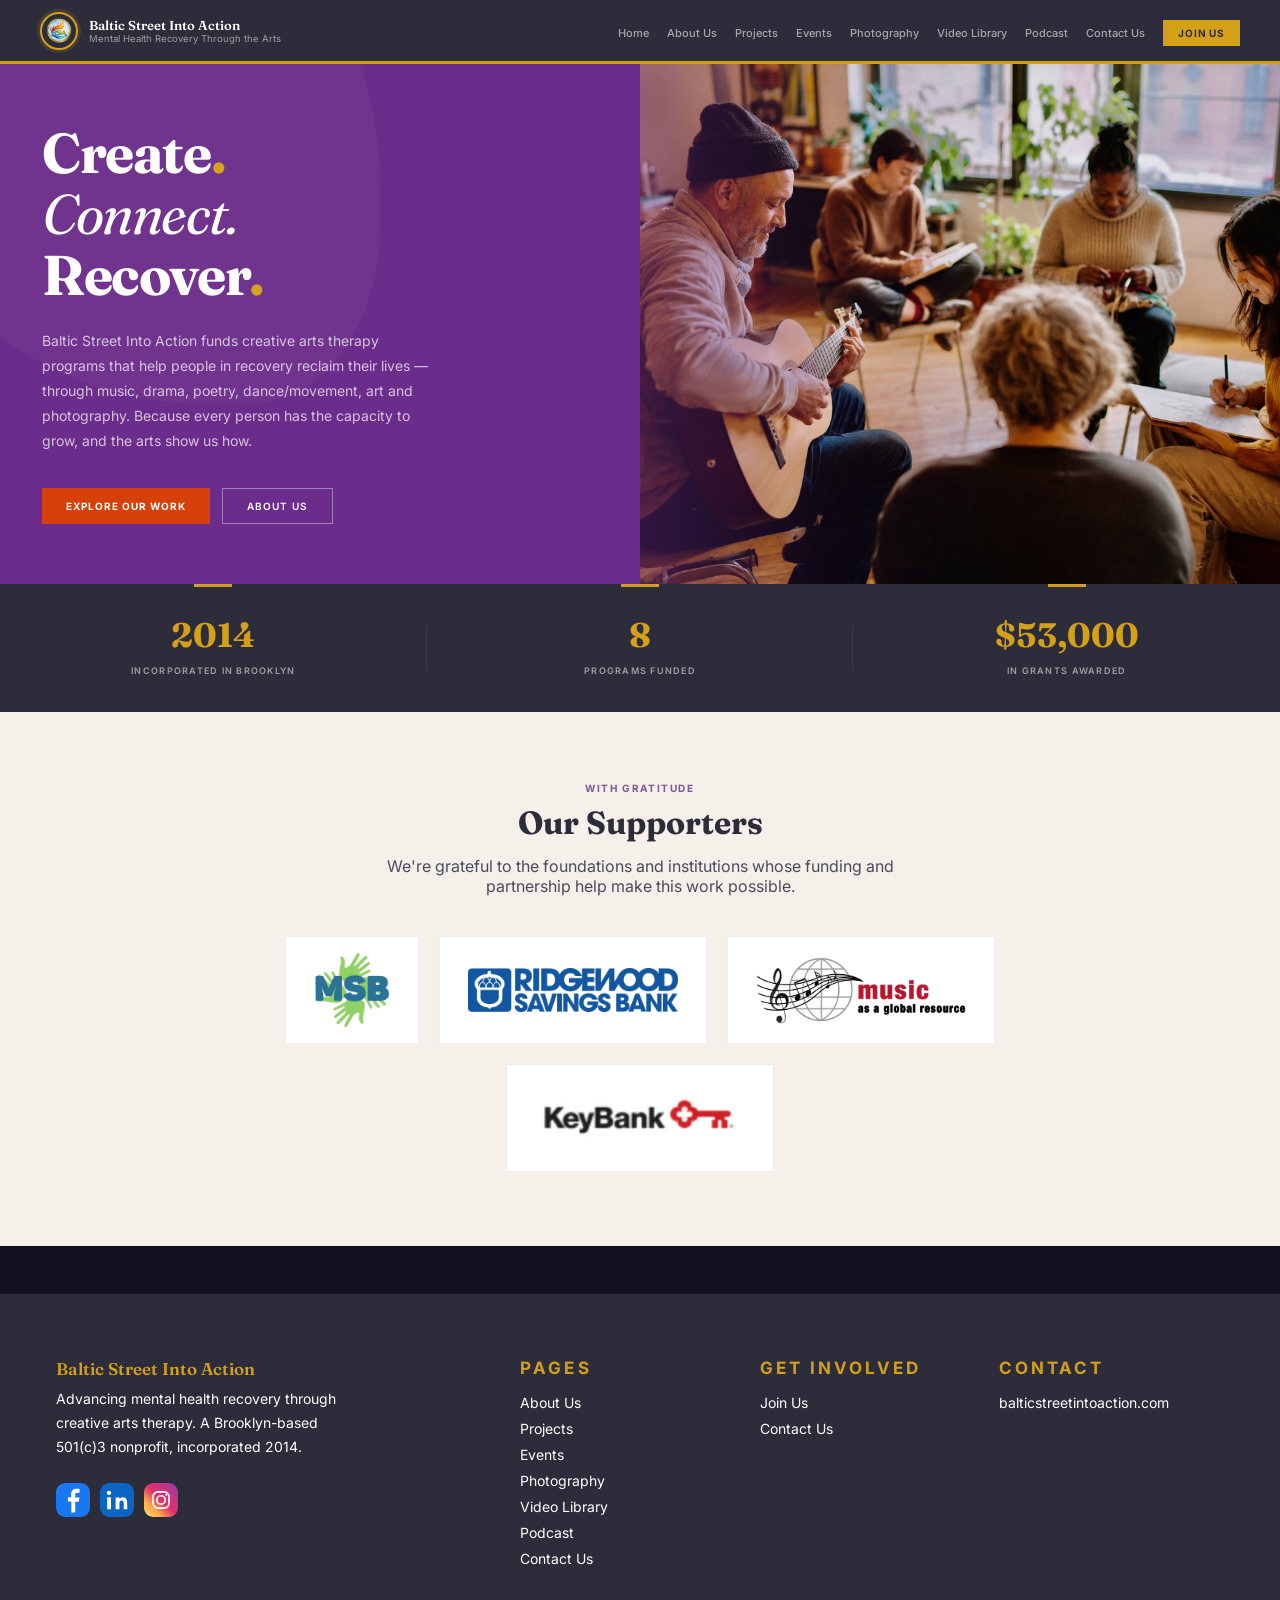
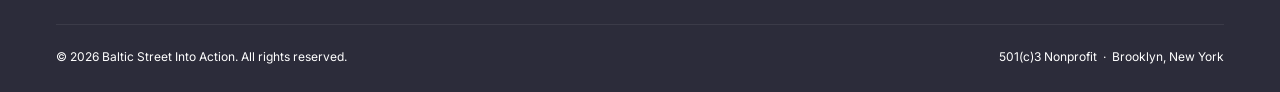
==== index.html @ ea3ceadf "Fix GA4 tracking ID (was pointing to wrong property)" ====
<!DOCTYPE html>
<html lang="en">
<head>
<!-- Google tag (gtag.js) -->
<script async src="https://www.googletagmanager.com/gtag/js?id=G-BXH2LN9MCG"></script>
<script>
  window.dataLayer = window.dataLayer || [];
  function gtag(){dataLayer.push(arguments);}
  gtag('js', new Date());
  gtag('config', 'G-BXH2LN9MCG');
</script>
<meta charset="UTF-8">
<meta name="viewport" content="width=device-width,initial-scale=1.0">
<title>Baltic Street Into Action | Home</title>
<meta name="description" content="Baltic Street Into Action is a Brooklyn nonprofit funding creative arts therapy — music, drama, poetry, dance, art and photography — for people in mental health recovery.">
<link rel="canonical" href="https://balticstreetintoaction.com/">
<link href="https://fonts.googleapis.com/css2?family=Fraunces:ital,opsz,wght@0,9..144,400;0,9..144,600;0,9..144,700;1,9..144,400&family=Inter:wght@400;500;600;700&display=swap" rel="stylesheet">
<link rel="icon" type="image/png" sizes="32x32" href="favicon-32x32.png">
<link rel="icon" type="image/png" sizes="16x16" href="favicon-16x16.png">
<link rel="apple-touch-icon" sizes="180x180" href="apple-touch-icon.png">
<link rel="stylesheet" href="styles.css">
<style>

body { font-family:'Inter',sans-serif; background:#111020; }

.page-header {
  background:var(--ink); padding:18px 40px;
  border-bottom:3px solid var(--gold);
  display:flex; align-items:center; justify-content:space-between;
}
.page-header h1 {
  font-family:'Fraunces',serif; font-size:20px;
  font-weight:700; color:var(--white);
}
.page-header p { font-size:11px; color:rgba(255,255,255,0.4);
  letter-spacing:0.08em; text-transform:uppercase; margin-top:3px; }
.page-badge {
  background:var(--crimson); color:white; font-size:10px;
  font-weight:700; letter-spacing:0.1em; text-transform:uppercase;
  padding:7px 18px;
}

/* Mockup wrapper */
.mockup { margin:28px 28px 0; border-radius:3px;
  overflow:hidden; box-shadow:0 8px 48px rgba(0,0,0,0.55); }
.mockup-meta {
  background:#0e0c1a; padding:14px 22px;
  display:flex; align-items:center; gap:14px;
  border-bottom:1px solid rgba(255,255,255,0.06);
}
.m-num {
  font-family:'Fraunces',serif; font-size:26px;
  font-weight:700; color:var(--gold); line-height:1; flex-shrink:0;
}
.m-title {
  font-family:'Fraunces',serif; font-size:15px;
  font-weight:600; color:var(--white); margin-bottom:2px;
}
.m-desc { font-size:11px; color:rgba(255,255,255,0.42); line-height:1.5; }
.m-badge {
  margin-left:auto; font-size:10px; font-weight:700;
  letter-spacing:0.1em; text-transform:uppercase;
  padding:5px 13px; border-radius:2px; flex-shrink:0;
}
.b-rec   { background:rgba(212,160,23,0.18); color:var(--gold); }
.b-alt   { background:rgba(155,106,181,0.18); color:var(--soft-violet); }
.b-page  { background:rgba(107,45,139,0.18); color:#bb88dd; }
.b-note  { background:rgba(232,69,10,0.15); color:#e8906a; }
.b-brand { background:rgba(212,160,23,0.12); color:#c8a040; }

/* NAV */
.nav {
  background:var(--ink); height:64px;
  display:flex; align-items:center; justify-content:space-between;
  padding:0 40px; border-bottom:3px solid var(--gold);
}
.nav-brand { display:flex; align-items:center; gap:11px; }
.nav-seal {
  width:38px; height:38px; border-radius:50%;
  background:linear-gradient(140deg,var(--violet),var(--soft-violet));
  border:2px solid var(--gold); box-shadow:0 0 0 3px rgba(212,160,23,0.15);
  display:flex; align-items:center; justify-content:center;
  font-family:'Fraunces',serif; font-weight:700; font-size:10px; color:white;
}
.nav-name { font-family:'Fraunces',serif; font-size:13px; font-weight:600; color:white; }
.nav-sub  { font-size:9.5px; color:rgba(255,255,255,0.55); }
.nav-logo-img {
  width:38px; height:38px; border-radius:50%;
  object-fit:cover; border:2px solid var(--gold);
  box-shadow:0 0 0 3px rgba(212,160,23,0.15); flex-shrink:0;
}
.nav-links { display:flex; align-items:center; gap:18px; list-style:none; }
.nav-links a { font-size:11px; font-weight:500; color:rgba(255,255,255,0.58); text-decoration:none; }
.nav-cta {
  background:var(--gold) !important; color:var(--ink) !important;
  font-weight:700 !important; font-size:10px !important;
  letter-spacing:0.08em; text-transform:uppercase; padding:7px 15px;
}

/* HERO */
.hero { display:grid; grid-template-columns:1fr 1fr; min-height:500px; }
.hero-left {
  background:var(--violet); padding:60px 50px 60px 42px;
  display:flex; flex-direction:column; justify-content:center;
  position:relative; overflow:hidden;
}
.hero-left::before {
  content:''; position:absolute;
  width:480px; height:480px;
  border-radius:60% 40% 30% 70%/50% 60% 40% 60%;
  background:rgba(255,255,255,0.03);
  top:-140px; left:-100px; pointer-events:none;
}
.hero-ol {
  display:flex; align-items:center; gap:10px; margin-bottom:22px;
}
.hero-ol-line { width:22px; height:2px; background:var(--gold); }
.hero-ol-txt {
  font-size:9px; font-weight:700; letter-spacing:0.22em;
  text-transform:uppercase; color:var(--gold);
}
.h1 {
  font-family:'Fraunces',serif; font-weight:700; font-size:clamp(32px, 6vw, 56px);
  line-height:1.02; letter-spacing:-0.025em; color:white; margin-bottom:4px;
}
.h1-gold { color:var(--gold); }
.h1-italic {
  font-family:'Fraunces',serif; font-style:italic; font-weight:400;
  font-size:clamp(32px, 6vw, 56px); line-height:1.02; letter-spacing:-0.025em;
  color:#fff; display:block; margin-bottom:4px;
}
.h1-recover {
  font-family:'Fraunces',serif; font-weight:700; font-size:clamp(32px, 6vw, 56px);
  line-height:1.02; letter-spacing:-0.025em; color:white;
  display:block; margin-bottom:26px;
}
.hero-sub {
  font-size:14px; color:rgba(255,255,255,0.72); line-height:1.78;
  max-width:390px; margin-bottom:34px;
}
.hero-btns { display:flex; gap:12px; }
.btn-c {
  background:#D6400A; color:white; font-size:10px; font-weight:700;
  letter-spacing:0.1em; text-transform:uppercase; padding:12px 24px;
  text-decoration:none; display:inline-block;
}
.btn-o {
  border:1.5px solid rgba(255,255,255,0.38); color:white;
  font-size:10px; font-weight:600; letter-spacing:0.1em;
  text-transform:uppercase; padding:11px 24px;
  text-decoration:none; display:inline-block;
}

/* HERO RIGHT - image panel */
.hero-right {
  position:relative; overflow:hidden;
}
.hero-right img {
  width:100%; height:100%; object-fit:cover; display:block;
}
/* subtle left-edge blend to merge with violet */
.hero-right .edge-fade {
  position:absolute; inset:0;
  background:linear-gradient(to right,
    rgba(107,45,139,0.45) 0%,
    rgba(107,45,139,0.1) 30%,
    transparent 60%
  );
  pointer-events:none;
}

/* Special: abstract - dark bg, preserve colors */
.hero-right.abstract {
  background: var(--violet-deep);
}
.hero-right.abstract img {
  object-fit:cover;
  object-position:center center;
}
.hero-right.abstract .edge-fade {
  background:linear-gradient(to right,
    rgba(61,21,86,0.7) 0%,
    rgba(61,21,86,0.2) 25%,
    transparent 55%
  );
}

/* Special: logo - dark violet bg, centered logo */
.hero-right.logo-panel {
  background: linear-gradient(135deg, var(--violet-deep) 0%, #2a0f45 50%, var(--violet-dark) 100%);
  display:flex; align-items:center; justify-content:center;
}
.hero-right.logo-panel img {
  width:auto; height:auto;
  max-width:75%; max-height:80%;
  object-fit:contain;
}
.hero-right.logo-panel .edge-fade {
  background:linear-gradient(to right,
    rgba(61,21,86,0.7) 0%,
    rgba(61,21,86,0.1) 40%,
    transparent 65%
  );
}

/* IMPACT */
.impact {
  background:var(--ink); display:grid;
  grid-template-columns:repeat(3,1fr);
}
.impact-cell {
  padding:34px 20px; text-align:center; position:relative;
}
.impact-cell:not(:last-child)::after {
  content:''; position:absolute; right:0; top:50%;
  transform:translateY(-50%); width:1px; height:44px;
  background:rgba(255,255,255,0.08);
}
.impact-cell::before {
  content:''; position:absolute; top:0; left:50%;
  transform:translateX(-50%); width:38px; height:3px; background:var(--gold);
}
.impact-num {
  font-family:'Fraunces',serif; font-size:34px; font-weight:700;
  color:var(--gold); display:block; line-height:1; margin-bottom:6px;
}
.impact-lbl {
  font-size:9px; font-weight:600; color:rgba(255,255,255,0.55);
  letter-spacing:0.14em; text-transform:uppercase;
}

.gap { height:36px; }
.final-gap { height:48px; }
footer { background:var(--ink); padding:64px 56px 28px; }
.footer-grid {
  display:grid; grid-template-columns:2.2fr 1fr 1fr 1.2fr;
  gap:52px; padding-bottom:48px;
  border-bottom:1px solid rgba(255,255,255,0.07); margin-bottom:24px;
}
.footer-brand h3 {
  font-family:'Fraunces',serif; font-size:17px; font-weight:600;
  color:var(--gold); margin-bottom:8px;
}
.footer-tagline {
  font-size:14px; color:#fff; line-height:1.7;
  margin-bottom:24px; max-width:280px;
}

.footer-col h4 {
  font-size:17px; font-weight:700; color:var(--gold);
  letter-spacing:0.18em; text-transform:uppercase; margin-bottom:16px;
}

.footer-col ul li { font-size:14px; color:#fff; margin-bottom:9px; }
.footer-col ul li a { color:#fff; text-decoration:none; }
.footer-col ul li a:hover { color:#fff; }
.footer-bottom {
  display:flex; justify-content:space-between;
  font-size:12px; color:#fff;
  }

/* SUPPORTERS */
.supporters { background:var(--parchment); padding:70px 56px 74px; }
.supporters-head { text-align:center; max-width:560px; margin:0 auto 40px; }
.supporters-head h2 {
  font-family:'Fraunces',serif; font-weight:700; font-size:32px;
  color:var(--ink); line-height:1.2; margin-bottom:12px;
}
.supporters-head .section-sub { margin-left:auto; margin-right:auto; }
.supporters-grid {
  display:flex; flex-wrap:wrap; align-items:stretch; justify-content:center;
  gap:20px; max-width:960px; margin:0 auto;
}
.supporter-logo {
  background:#fff; border:1px solid rgba(44,44,58,0.08);
  display:flex; align-items:center; justify-content:center;
  height:108px; padding:14px 28px;
  transition:box-shadow .2s ease, transform .2s ease, border-color .2s ease;
}
.supporter-logo:hover { box-shadow:0 8px 22px rgba(44,44,58,0.12); transform:translateY(-2px); border-color:rgba(44,44,58,0.15); }
.supporter-logo img { max-height:76px; max-width:210px; width:auto; height:auto; object-fit:contain; }

@media (max-width:900px) {
  .nav { flex-direction:column; align-items:flex-start; height:auto; padding:14px 20px; gap:12px; }
  .nav-brand { width:100%; }
  .nav-links { width:100%; flex-wrap:wrap; gap:12px 18px; }
  .hero { grid-template-columns:1fr; }
}
</style>
</head>
<body>

<nav class="nav">
  <div class="nav-brand">
    <img class="nav-logo-img" src="[data-uri]" alt="BSIA Logo">
    <div>
      <div class="nav-name">Baltic Street Into Action</div>
      <div class="nav-sub">Mental Health Recovery Through the Arts</div>
    </div>
  </div>
  <ul class="nav-links">
    <li><a href="/" class="active">Home</a></li>
    <li><a href="about-us.html">About Us</a></li>
    <li><a href="projects.html">Projects</a></li>
    <li><a href="events.html">Events</a></li>
    <li><a href="photos.html">Photography</a></li>
    <li><a href="video.html">Video Library</a></li>
    <li><a href="podcasts.html">Podcast</a></li>

    <li><a href="donate.html">Contact Us</a></li>
    <li><a href="https://www.paypal.com/donate/?hosted_button_id=M57H6QKS82MAC" target="_blank" rel="noopener" class="nav-cta">Join Us</a></li>
  </ul>
</nav>
<div class="hero">
  <div class="hero-left">
    <div class="h1">Create<span class="h1-gold">.</span></div>
    <span class="h1-italic">Connect.</span>
    <span class="h1-recover">Recover<span class="h1-gold">.</span></span>
    <p class="hero-sub">Baltic Street Into Action funds creative arts therapy programs that help people in recovery reclaim their lives — through music, drama, poetry, dance/movement, art and photography. Because every person has the capacity to grow, and the arts show us how.</p>
    <div class="hero-btns">
      <a href="projects.html" class="btn-c">Explore Our Work</a>
      <a href="about-us.html" class="btn-o">About Us</a>
    </div>
  </div>
  <div class="hero-right ">
    <img src="[data-uri]" alt="">
    <div class="edge-fade"></div>
  </div>
</div>
<div class="impact">
  <div class="impact-cell">
    <span class="impact-num">2014</span>
    <span class="impact-lbl">Incorporated in Brooklyn</span>
  </div>
  <div class="impact-cell">
    <span class="impact-num">8</span>
    <span class="impact-lbl">Programs Funded</span>
  </div>
  <div class="impact-cell">
    <span class="impact-num">$53,000</span>
    <span class="impact-lbl">In Grants Awarded</span>
  </div>
</div>

<div class="supporters">
  <div class="supporters-head">
    <div class="eyebrow v" style="text-align:center;">With Gratitude</div>
    <h2>Our Supporters</h2>
    <p class="section-sub">We're grateful to the foundations and institutions whose funding and partnership help make this work possible.</p>
  </div>
  <div class="supporters-grid">
    <div class="supporter-logo"><img src="bsia-supporter-marilyn-s-broad-foundation.png" alt="Marilyn S. Broad Foundation" loading="lazy"></div>
    <div class="supporter-logo"><img src="bsia-supporter-ridgewood-savings-bank.png" alt="Ridgewood Savings Bank" loading="lazy"></div>
    <div class="supporter-logo"><img src="bsia-supporter-music-as-a-global-resource.png" alt="Music as a Global Resource" loading="lazy"></div>
    <div class="supporter-logo"><img src="bsia-supporter-keybank.png" alt="KeyBank" loading="lazy"></div>
  </div>
</div>

<div class="final-gap"></div>

<!-- FOOTER -->
<footer>
  <div class="footer-grid">
    <div class="footer-brand">
      <h3>Baltic Street Into Action</h3>
      <p class="footer-tagline">Advancing mental health recovery through creative arts therapy. A Brooklyn-based 501(c)3 nonprofit, incorporated 2014.</p>
      <div class="footer-socials">
        <a href="https://www.facebook.com/profile.php?id=61588316076683" class="footer-soc" aria-label="Facebook" target="_blank" rel="noopener"><svg viewBox="0 0 40 40" width="34" height="34" aria-hidden="true" focusable="false"><rect width="40" height="40" rx="9" fill="#1877F2"/><path fill="#fff" d="M22.6 35V22.1h4.3l.6-5h-4.9v-3.2c0-1.4.4-2.4 2.5-2.4h2.6V7.1c-.5-.1-2-.2-3.7-.2-3.7 0-6.2 2.2-6.2 6.4v3.6H14v5h4v12.9h4.6z"/></svg></a>
        <a href="https://www.linkedin.com/company/baltic-street-into-action" class="footer-soc" aria-label="LinkedIn" target="_blank" rel="noopener"><svg viewBox="0 0 40 40" width="34" height="34" aria-hidden="true" focusable="false"><rect width="40" height="40" rx="9" fill="#0A66C2"/><path fill="#fff" d="M12.9 16.9H8.4V31h4.5V16.9zM10.6 9c-1.5 0-2.6 1.1-2.6 2.5 0 1.4 1 2.5 2.5 2.5h.1c1.6 0 2.6-1.1 2.6-2.5C13.2 10.1 12.2 9 10.6 9zM32 22.9c0-4.1-2.2-6-5.1-6-2.4 0-3.4 1.3-4 2.2v-1.9h-4.5c.1 1.2 0 13.8 0 13.8h4.5v-7.7c0-.4 0-.8.2-1.1.3-.8 1.1-1.7 2.4-1.7 1.7 0 2.4 1.3 2.4 3.2V31H32v-8.1z"/></svg></a>
        <a href="https://www.instagram.com/balticstreetintoaction/" class="footer-soc" aria-label="Instagram" target="_blank" rel="noopener"><svg viewBox="0 0 40 40" width="34" height="34" aria-hidden="true" focusable="false"><defs><linearGradient id="igGrad" x1="0%" y1="100%" x2="100%" y2="0%"><stop offset="0%" stop-color="#FFDC80"/><stop offset="25%" stop-color="#FCAF45"/><stop offset="50%" stop-color="#E1306C"/><stop offset="75%" stop-color="#C13584"/><stop offset="100%" stop-color="#833AB4"/></linearGradient></defs><rect width="40" height="40" rx="9" fill="url(#igGrad)"/><rect x="10.5" y="10.5" width="19" height="19" rx="6" fill="none" stroke="#fff" stroke-width="2"/><circle cx="20" cy="20" r="5" fill="none" stroke="#fff" stroke-width="2"/><circle cx="26.2" cy="13.8" r="1.3" fill="#fff"/></svg></a>
      </div>
    </div>
    <div class="footer-col">
      <h4>Pages</h4>
      <ul>
        <li><a href="about-us.html">About Us</a></li><li><a href="projects.html">Projects</a></li><li><a href="events.html">Events</a></li>
        <li><a href="photos.html">Photography</a></li>
        <li><a href="video.html">Video Library</a></li><li><a href="podcasts.html">Podcast</a></li><li><a href="donate.html">Contact Us</a></li>
      </ul>
    </div>
    <div class="footer-col">
      <h4>Get Involved</h4>
      <ul><li><a href="https://www.paypal.com/donate/?hosted_button_id=M57H6QKS82MAC" target="_blank" rel="noopener">Join Us</a></li><li><a href="donate.html">Contact Us</a></li></ul>
    </div>
    <div class="footer-col">
      <h4>Contact</h4>
      <ul>
        <li><a href="https://balticstreetintoaction.com/" target="_blank" rel="noopener">balticstreetintoaction.com</a></li>
      </ul>
    </div>
  </div>
  <div class="footer-bottom">
    <span>&copy; 2026 Baltic Street Into Action. All rights reserved.</span>
    <span>501(c)3 Nonprofit &nbsp;&middot;&nbsp; Brooklyn, New York</span>
  </div>
</footer>
</body>
</html>
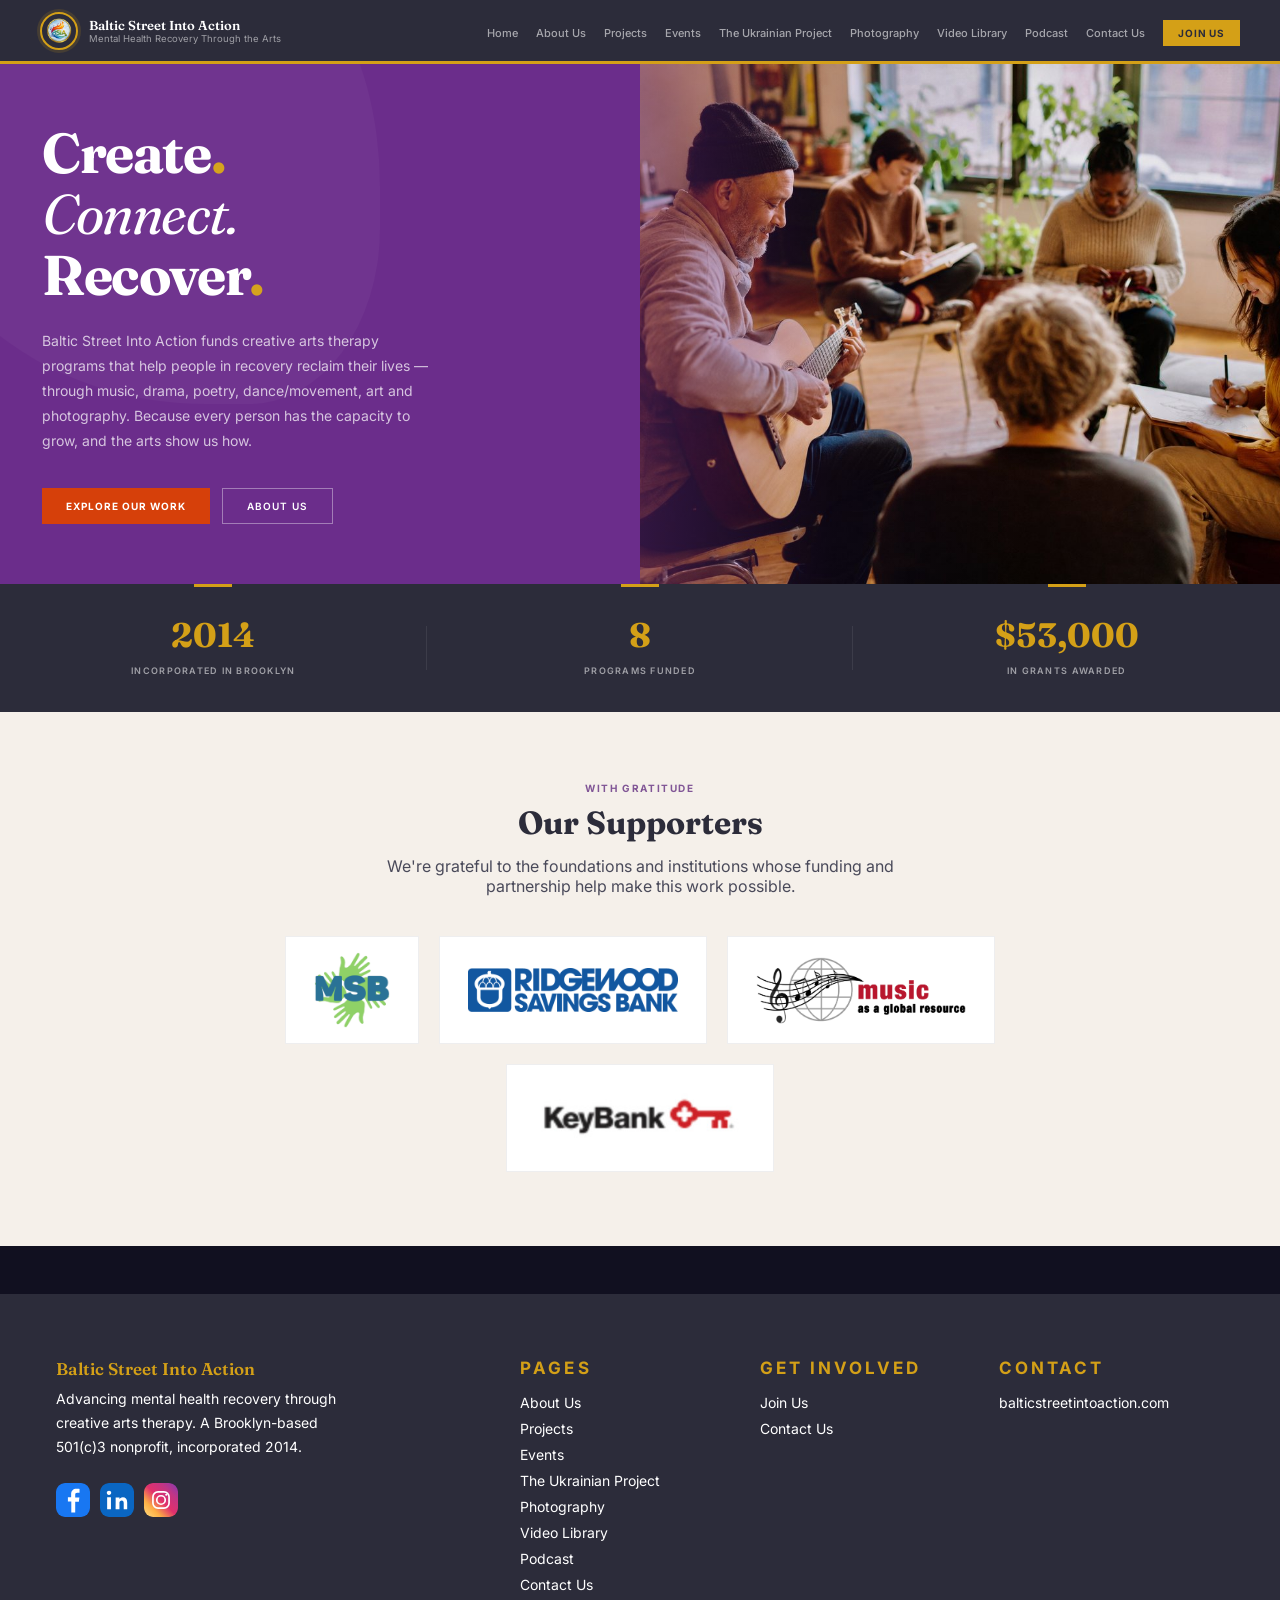
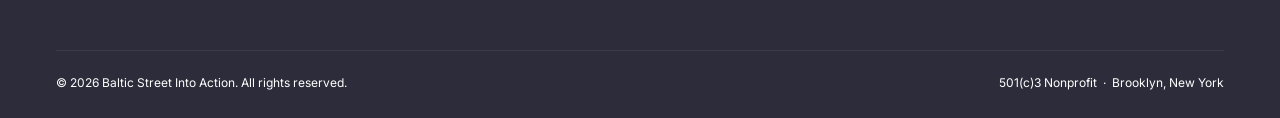
==== commit b508de55: "Nav: add The Ukrainian Project between Events and Photography (index.html)" ====
--- a/index.html
+++ b/index.html
@@ -303,6 +303,7 @@
     <li><a href="about-us.html">About Us</a></li>
     <li><a href="projects.html">Projects</a></li>
     <li><a href="events.html">Events</a></li>
+    <li><a href="ukraine-project.html">The Ukrainian Project</a></li>
     <li><a href="photos.html">Photography</a></li>
     <li><a href="video.html">Video Library</a></li>
     <li><a href="podcasts.html">Podcast</a></li>
@@ -374,6 +375,7 @@
       <h4>Pages</h4>
       <ul>
         <li><a href="about-us.html">About Us</a></li><li><a href="projects.html">Projects</a></li><li><a href="events.html">Events</a></li>
+        <li><a href="ukraine-project.html">The Ukrainian Project</a></li>
         <li><a href="photos.html">Photography</a></li>
         <li><a href="video.html">Video Library</a></li><li><a href="podcasts.html">Podcast</a></li><li><a href="donate.html">Contact Us</a></li>
       </ul>
--- a/styles.css
+++ b/styles.css
@@ -117,3 +117,14 @@
 .footer-soc svg { display:block; width:100%; height:100%; }
 .footer-soc:hover { transform:translateY(-2px); opacity:0.85; }
 .footer-socials { display:flex; gap:10px; }
+
+/* Nav fit on mid-size screens (tablets / small laptops) */
+@media (min-width:901px) and (max-width:1200px) {
+  .nav { padding-left:20px !important; padding-right:20px !important; }
+  .nav-links { gap:13px !important; }
+  .nav-links a { font-size:10.5px !important; white-space:nowrap; }
+  .nav-links .nav-donate, .nav-links .btn-donate { padding:7px 12px !important; }
+}
+@media (min-width:901px) and (max-width:1000px) {
+  .nav-wordmark-sub { display:none; }
+}
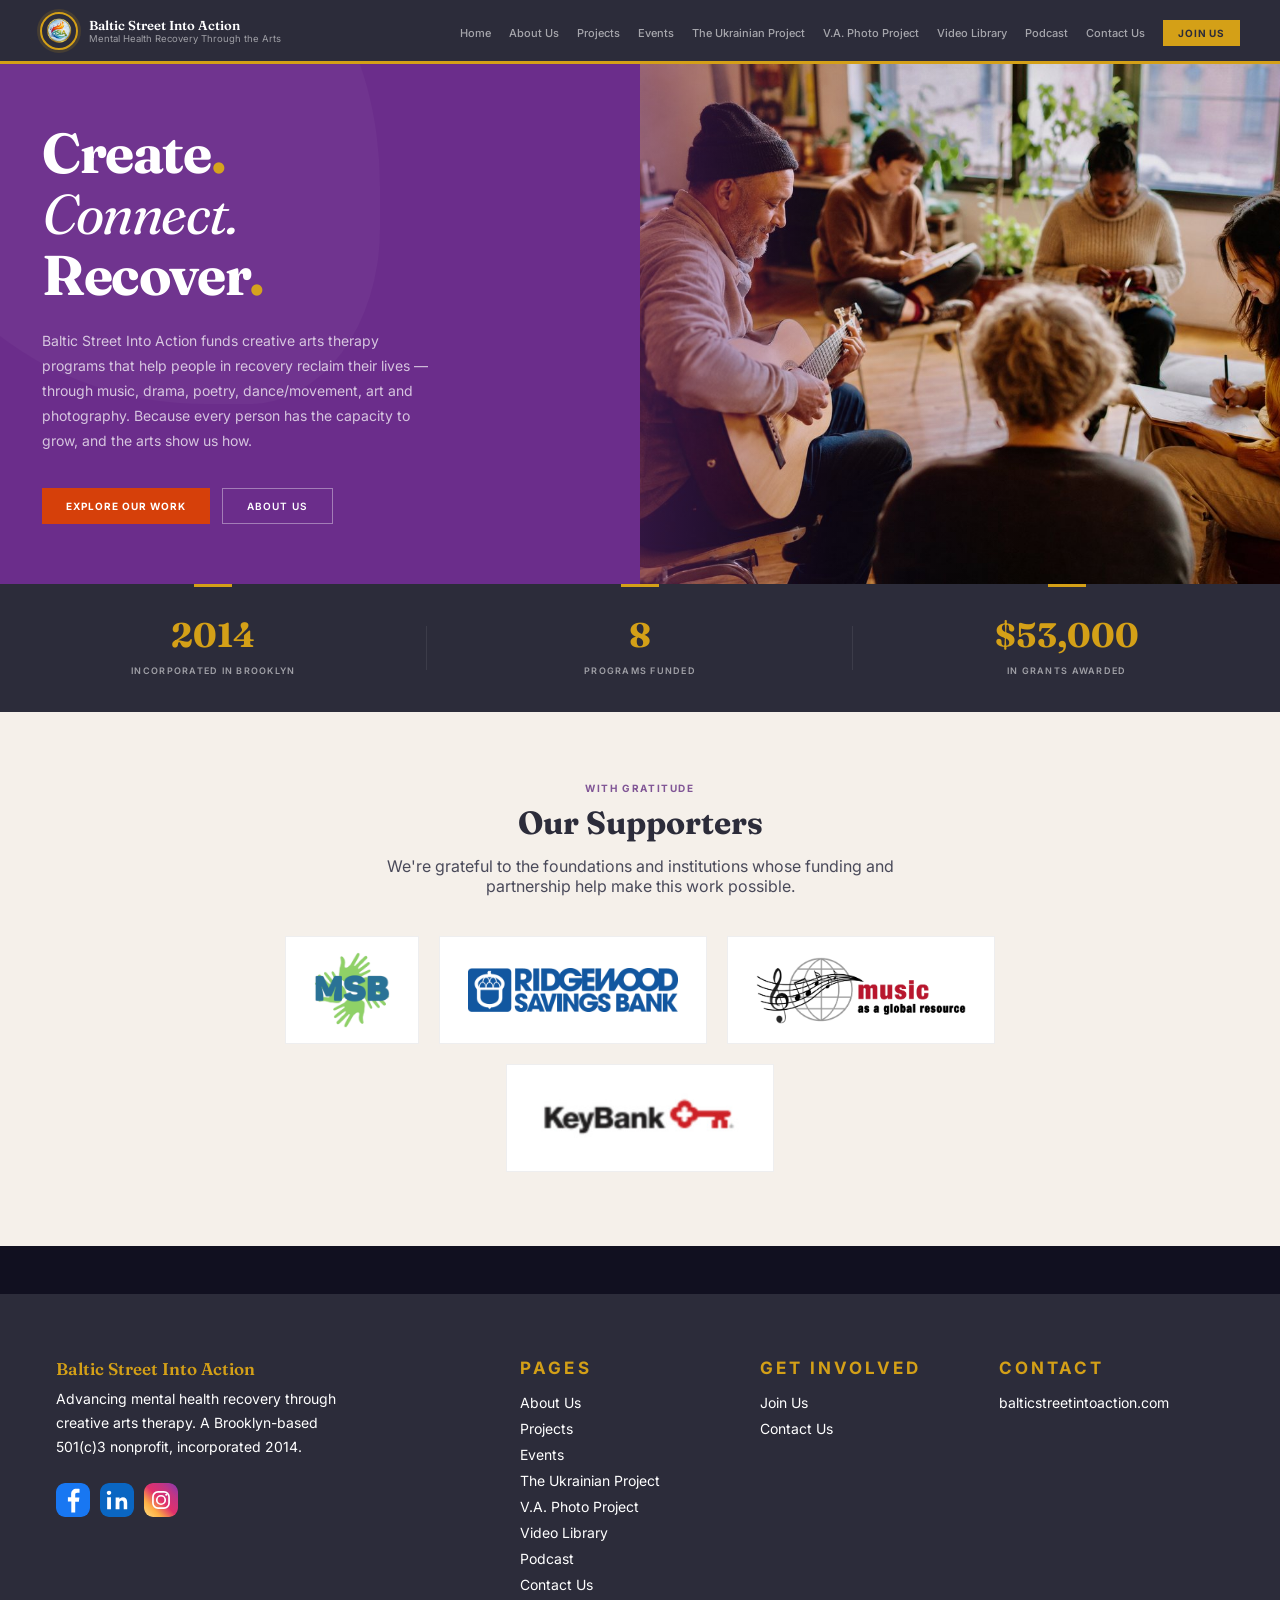
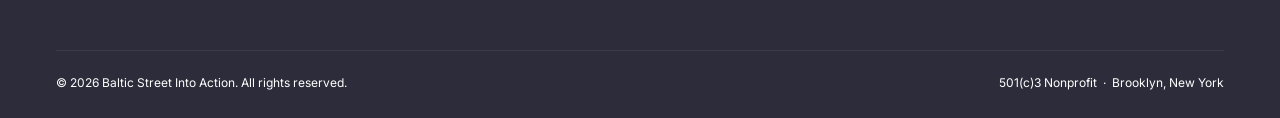
==== commit b9a66a9e: "Rename Photography tab to V.A. Photo Project (index.html)" ====
--- a/index.html
+++ b/index.html
@@ -304,7 +304,7 @@
     <li><a href="projects.html">Projects</a></li>
     <li><a href="events.html">Events</a></li>
     <li><a href="ukraine-project.html">The Ukrainian Project</a></li>
-    <li><a href="photos.html">Photography</a></li>
+    <li><a href="photos.html">V.A. Photo Project</a></li>
     <li><a href="video.html">Video Library</a></li>
     <li><a href="podcasts.html">Podcast</a></li>
 
@@ -376,7 +376,7 @@
       <ul>
         <li><a href="about-us.html">About Us</a></li><li><a href="projects.html">Projects</a></li><li><a href="events.html">Events</a></li>
         <li><a href="ukraine-project.html">The Ukrainian Project</a></li>
-        <li><a href="photos.html">Photography</a></li>
+        <li><a href="photos.html">V.A. Photo Project</a></li>
         <li><a href="video.html">Video Library</a></li><li><a href="podcasts.html">Podcast</a></li><li><a href="donate.html">Contact Us</a></li>
       </ul>
     </div>
